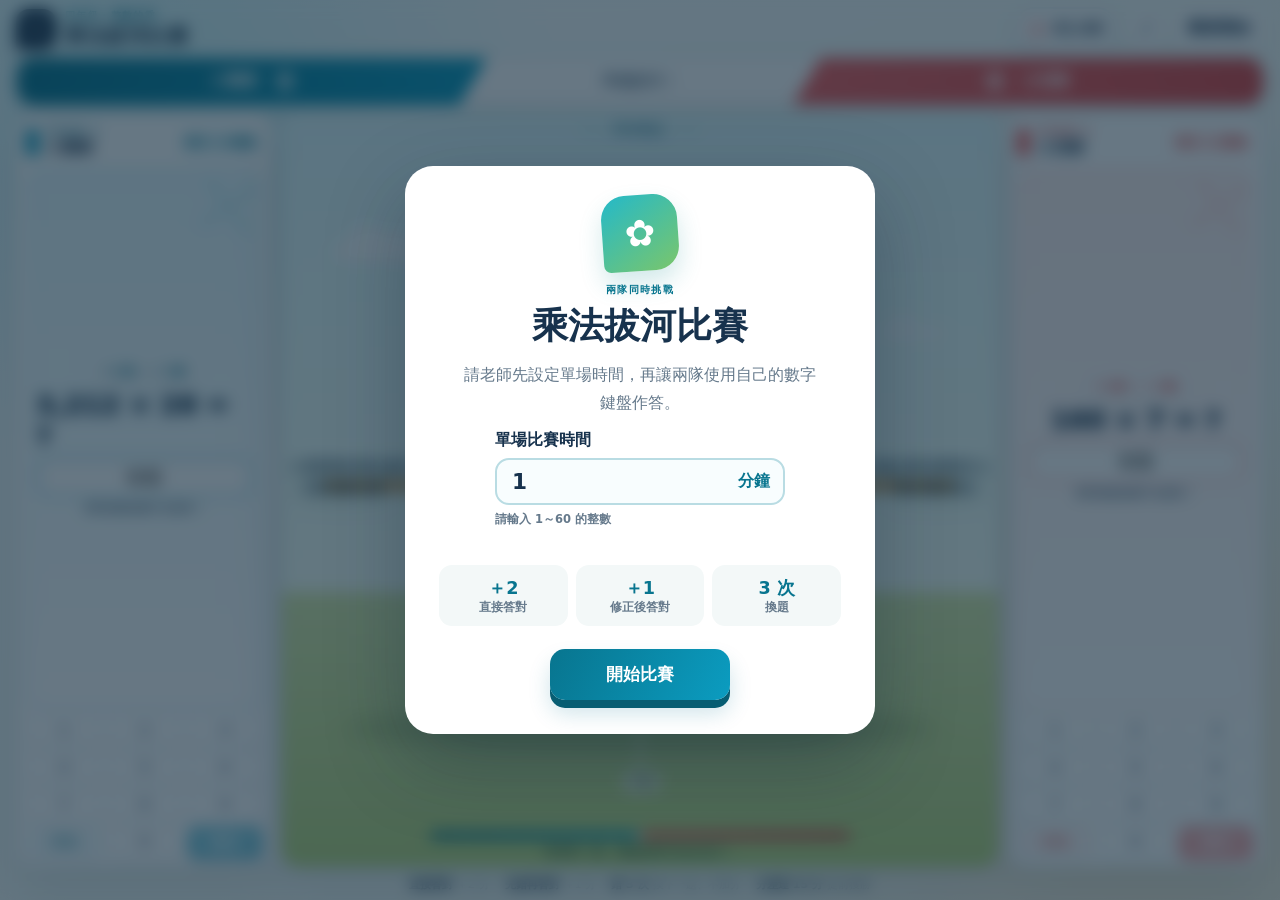
==== index.html @ 65dc9b17 "Add files via upload" ====
<!doctype html>
<html lang="zh-Hant">
<head>
  <meta charset="utf-8">
  <meta name="viewport" content="width=device-width, initial-scale=1">
  <meta name="description" content="乘法拔河比賽">
  <meta name="theme-color" content="#0b7285">
  <title>乘法拔河比賽</title>
  <link rel="icon" type="image/svg+xml" href="data:image/svg+xml,%3Csvg xmlns='http://www.w3.org/2000/svg' viewBox='0 0 64 64'%3E%3Crect width='64' height='64' rx='15' fill='%230b7285'/%3E%3Cpath d='M9 34h46' stroke='%23f5d97b' stroke-width='7' stroke-linecap='round'/%3E%3Cpath d='M32 20v28' stroke='%23ff6b6b' stroke-width='6'/%3E%3Ccircle cx='32' cy='20' r='7' fill='%23ff6b6b'/%3E%3C/svg%3E">
  <link rel="stylesheet" href="styles.css">
</head>
<body>
  <main class="game-shell">
    <header class="topbar">
      <div class="brand">
        <span class="brand-mark" aria-hidden="true">×</span>
        <div>
          <p class="eyebrow">四年級・整數的乘</p>
          <h1>乘法拔河比賽</h1>
        </div>
      </div>
      <div class="round-tools">
        <div class="timer" aria-label="剩餘時間">
          <span class="timer-icon" aria-hidden="true">◷</span>
          <span id="timer">01:00</span>
        </div>
        <button id="sound-toggle" class="icon-button" type="button" aria-label="關閉音效" aria-pressed="true">♪</button>
        <button id="restart-button" class="text-button" type="button">重新開始</button>
      </div>
    </header>

    <section class="score-strip" aria-label="比賽分數">
      <div class="score team-one-score"><span>小寶隊</span><strong id="score-0">0</strong></div>
      <div class="round-status" id="round-status" role="status" aria-live="polite">準備拔河！</div>
      <div class="score team-two-score"><strong id="score-1">0</strong><span>小貝隊</span></div>
    </section>

    <section class="play-grid">
      <article class="team-panel team-one" data-team="0">
        <div class="team-heading">
          <span class="team-dot"></span>
          <div><p>TEAM 1</p><h2>小寶隊</h2></div>
          <span class="attempt-badge" id="attempts-0">還有 3 次機會</span>
        </div>
        <div class="question-card">
          <span class="question-type" id="type-0">2 位數 × 1 位數</span>
          <p class="equation" id="question-0">24 × 3 = ?</p>
          <label class="answer-wrap" for="answer-0">
            <span class="sr-only">小寶隊答案</span>
            <input id="answer-0" inputmode="numeric" autocomplete="off" maxlength="7" placeholder="答案" readonly>
          </label>
          <p class="feedback" id="feedback-0" aria-live="polite">答對就能把繩子拉過來！</p>
        </div>
        <div class="keypad" aria-label="小寶隊數字鍵盤"></div>
      </article>

      <section class="arena" aria-label="花芽隊拔河比賽">
        <div class="sky-decor" aria-hidden="true"><span></span><span></span><span></span></div>
        <div class="arena-title"><span></span>即時戰況<span></span></div>
        <div class="tug-zone" id="tug-zone">
          <div class="ground-shadow"></div>
          <div class="center-line"><span>中線</span></div>
          <div class="tug-party" id="tug-party">
            <div class="characters left-team" aria-label="小寶隊兩位選手">
              <img id="player-0" class="walker" alt="小寶隊步行皮克敏">
              <img id="player-1" class="rider" alt="小寶隊騎著歐慶的皮克敏，由歐慶拉繩">
            </div>
            <div class="rope" aria-hidden="true">
              <span class="rope-knot knot-left"></span>
              <span class="center-flag"><b>×</b></span>
              <span class="rope-knot knot-right"></span>
            </div>
            <div class="characters right-team" aria-label="小貝隊兩位選手">
              <img id="player-2" class="walker" alt="小貝隊步行皮克敏">
              <img id="player-3" class="rider" alt="小貝隊騎著歐慶的皮克敏，由歐慶拉繩">
            </div>
          </div>
        </div>
        <div class="tug-meter" aria-hidden="true">
          <span class="meter-blue"></span><i></i><span class="meter-red"></span>
        </div>
        <p class="arena-hint">每答對一題，就能把對手拉向自己！</p>
      </section>

      <article class="team-panel team-two" data-team="1">
        <div class="team-heading">
          <span class="team-dot"></span>
          <div><p>TEAM 2</p><h2>小貝隊</h2></div>
          <span class="attempt-badge" id="attempts-1">還有 3 次機會</span>
        </div>
        <div class="question-card">
          <span class="question-type" id="type-1">3 位數 × 2 位數</span>
          <p class="equation" id="question-1">135 × 24 = ?</p>
          <label class="answer-wrap" for="answer-1">
            <span class="sr-only">小貝隊答案</span>
            <input id="answer-1" inputmode="numeric" autocomplete="off" maxlength="7" placeholder="答案" readonly>
          </label>
          <p class="feedback" id="feedback-1" aria-live="polite">答對就能把繩子拉過來！</p>
        </div>
        <div class="keypad" aria-label="小貝隊數字鍵盤"></div>
      </article>
    </section>

    <footer class="rules">
      <span><b>直接答對</b>＋2 分</span>
      <span><b>先錯再答對</b>＋1 分</span>
      <span><b>錯 3 次</b>換下一題、不加分</span>
      <span><b>分差達 15 分</b>提前獲勝</span>
    </footer>
  </main>

  <div class="modal-backdrop visible" id="start-modal" role="dialog" aria-modal="true" aria-labelledby="start-title">
    <div class="modal-card start-card">
      <div class="modal-sprout" aria-hidden="true">✿</div>
      <p class="eyebrow">兩隊同時挑戰</p>
      <h2 id="start-title">乘法拔河比賽</h2>
      <p>請老師先設定單場時間，再讓兩隊使用自己的數字鍵盤作答。</p>
      <label class="time-setting" for="round-minutes">
        <span>單場比賽時間</span>
        <span class="time-input-wrap"><input id="round-minutes" type="number" min="1" max="60" step="1" value="1" inputmode="numeric" aria-describedby="time-hint time-error"><b>分鐘</b></span>
        <small id="time-hint">請輸入 1～60 的整數</small>
        <small id="time-error" class="time-error" role="alert" aria-live="polite"></small>
      </label>
      <div class="mini-rules">
        <span><b>＋2</b>直接答對</span><span><b>＋1</b>修正後答對</span><span><b>3 次</b>換題</span>
      </div>
      <button id="start-button" class="primary-button" type="button">開始比賽</button>
    </div>
  </div>

  <div class="modal-backdrop" id="result-modal" role="dialog" aria-modal="true" aria-labelledby="result-title">
    <div class="modal-card result-card">
      <div class="trophy" aria-hidden="true">★</div>
      <p class="eyebrow">比賽結束</p>
      <h2 id="result-title">小寶隊獲勝！</h2>
      <p id="result-copy">精彩的乘法對決！</p>
      <div class="final-score"><strong id="final-score-0">0</strong><span>：</span><strong id="final-score-1">0</strong></div>
      <button id="play-again-button" class="primary-button" type="button">設定下一場</button>
    </div>
  </div>

  <script src="game.js"></script>
</body>
</html>
---- styles.css ----
:root {
  --ink: #17324d;
  --muted: #65798b;
  --blue: #0b9cc0;
  --blue-dark: #08758f;
  --blue-soft: #e6f8fc;
  --red: #f05f5f;
  --red-dark: #d94646;
  --red-soft: #fff0ef;
  --yellow: #ffd76a;
  --card: rgba(255,255,255,.94);
  --shadow: 0 18px 50px rgba(20, 54, 73, .13);
}

* { box-sizing: border-box; }

body {
  margin: 0;
  min-width: 320px;
  min-height: 100vh;
  color: var(--ink);
  font-family: "Noto Sans TC", "Microsoft JhengHei", system-ui, sans-serif;
  background:
    radial-gradient(circle at 12% 10%, rgba(75, 214, 229, .22), transparent 24rem),
    radial-gradient(circle at 90% 86%, rgba(255, 182, 96, .2), transparent 25rem),
    linear-gradient(145deg, #f5fdff 0%, #f8fbf2 100%);
}

button, input { font: inherit; }
button { -webkit-tap-highlight-color: transparent; }

.game-shell { width: min(1600px, 100%); min-height: 100vh; margin: 0 auto; padding: 18px clamp(14px, 2vw, 30px) 16px; display: flex; flex-direction: column; gap: 14px; }

.topbar { display: flex; align-items: center; justify-content: space-between; gap: 20px; }
.brand { display: flex; align-items: center; gap: 13px; }
.brand-mark { width: 52px; height: 52px; display: grid; place-items: center; color: #fff; background: var(--ink); border-radius: 17px 17px 17px 5px; box-shadow: 0 9px 18px rgba(23,50,77,.18); font: 900 2rem/1 Georgia, serif; }
.eyebrow { margin: 0 0 2px; color: var(--blue-dark); font-weight: 900; font-size: .76rem; letter-spacing: .14em; text-transform: uppercase; }
h1 { margin: 0; font-size: clamp(1.35rem, 2.1vw, 2rem); line-height: 1.15; letter-spacing: .03em; }
.round-tools { display: flex; align-items: center; gap: 9px; }
.timer { min-width: 112px; display: flex; align-items: center; justify-content: center; gap: 7px; padding: 10px 15px; border: 2px solid #d6e5ea; border-radius: 999px; background: #fff; font-weight: 900; font-variant-numeric: tabular-nums; font-size: 1.15rem; box-shadow: 0 5px 16px rgba(36,75,91,.08); }
.timer-icon { color: var(--red); font-size: 1.35rem; }
.timer.danger { color: var(--red-dark); border-color: #ffc4c0; animation: timer-pulse .7s infinite alternate; }
.icon-button, .text-button { border: 0; cursor: pointer; color: var(--ink); background: #fff; box-shadow: 0 5px 16px rgba(36,75,91,.08); }
.icon-button { width: 44px; height: 44px; border-radius: 50%; font-weight: 900; font-size: 1.2rem; }
.icon-button[aria-pressed="false"] { color: #91a2ad; }
.text-button { padding: 11px 16px; border-radius: 13px; font-weight: 800; }
.icon-button:hover, .text-button:hover { transform: translateY(-1px); }

.score-strip { display: grid; grid-template-columns: 1fr minmax(180px, .65fr) 1fr; align-items: center; overflow: hidden; background: #fff; border: 1px solid #dcebed; border-radius: 18px; box-shadow: 0 8px 24px rgba(31,70,89,.08); }
.score { min-height: 60px; display: flex; align-items: center; justify-content: center; gap: 18px; color: #fff; font-weight: 900; }
.score strong { font-size: 2rem; line-height: 1; font-variant-numeric: tabular-nums; }
.team-one-score { background: linear-gradient(115deg, var(--blue-dark), var(--blue)); clip-path: polygon(0 0, 100% 0, 94% 100%, 0 100%); }
.team-two-score { background: linear-gradient(245deg, var(--red-dark), var(--red)); clip-path: polygon(6% 0, 100% 0, 100% 100%, 0 100%); }
.round-status { padding: 0 10px; text-align: center; color: var(--muted); font-weight: 800; font-size: .92rem; }

.play-grid { flex: 1; min-height: 600px; display: grid; grid-template-columns: minmax(255px, .83fr) minmax(420px, 1.65fr) minmax(255px, .83fr); gap: 14px; }
.team-panel, .arena { border: 1px solid rgba(205,225,230,.86); border-radius: 24px; background: var(--card); box-shadow: var(--shadow); }
.team-panel { padding: 18px; display: flex; flex-direction: column; gap: 13px; }
.team-one { --team: var(--blue); --team-dark: var(--blue-dark); --team-soft: var(--blue-soft); }
.team-two { --team: var(--red); --team-dark: var(--red-dark); --team-soft: var(--red-soft); }
.team-heading { min-height: 53px; display: grid; grid-template-columns: auto 1fr auto; align-items: center; gap: 10px; }
.team-heading p, .team-heading h2 { margin: 0; }
.team-heading p { color: var(--team-dark); font-size: .68rem; letter-spacing: .14em; font-weight: 900; }
.team-heading h2 { font-size: 1.16rem; }
.team-dot { width: 13px; height: 34px; border-radius: 999px; background: var(--team); }
.attempt-badge { padding: 7px 9px; border-radius: 999px; color: var(--team-dark); background: var(--team-soft); font-size: .7rem; font-weight: 900; white-space: nowrap; }

.question-card { flex: 1; min-height: 225px; padding: 20px 14px 14px; display: flex; flex-direction: column; align-items: center; justify-content: center; border-radius: 20px; background: linear-gradient(180deg, var(--team-soft), #fff); border: 2px solid color-mix(in srgb, var(--team) 18%, white); position: relative; overflow: hidden; }
.question-card::after { content: "×"; position: absolute; right: -4px; top: -27px; color: color-mix(in srgb, var(--team) 10%, transparent); font: 900 8rem/1 Georgia,serif; transform: rotate(9deg); pointer-events: none; }
.question-type { position: relative; z-index: 1; padding: 5px 10px; color: var(--team-dark); background: #fff; border-radius: 8px; font-size: .72rem; font-weight: 900; letter-spacing: .03em; box-shadow: 0 4px 14px rgba(31,70,89,.07); }
.equation { position: relative; z-index: 1; margin: 13px 0 11px; font-size: clamp(1.7rem, 2.5vw, 2.35rem); line-height: 1.2; font-weight: 950; letter-spacing: .02em; font-variant-numeric: tabular-nums; }
.answer-wrap { position: relative; z-index: 1; width: min(215px, 100%); }
.answer-wrap input { width: 100%; height: 50px; padding: 5px 14px; text-align: center; color: var(--ink); border: 2px solid color-mix(in srgb, var(--team) 50%, white); border-radius: 13px; outline: none; background: #fff; font-size: 1.35rem; font-weight: 900; font-variant-numeric: tabular-nums; caret-color: transparent; box-shadow: inset 0 2px 5px rgba(20,50,70,.05); }
.answer-wrap input:focus { border-color: var(--team); box-shadow: 0 0 0 4px color-mix(in srgb, var(--team) 15%, transparent); }
.feedback { position: relative; z-index: 1; min-height: 21px; margin: 10px 0 0; text-align: center; color: var(--muted); font-size: .78rem; font-weight: 800; }
.feedback.good { color: #17844a; }
.feedback.bad { color: #d24444; }

.keypad { display: grid; grid-template-columns: repeat(3, 1fr); gap: 8px; }
.key { min-height: 43px; border: 1px solid #dce7ea; border-radius: 12px; cursor: pointer; color: var(--ink); background: #fff; font-weight: 900; font-size: 1.05rem; box-shadow: 0 3px 0 #d8e4e7; transition: transform .08s, box-shadow .08s, background .15s; touch-action: manipulation; }
.key:hover { background: var(--team-soft); }
.key:active { transform: translateY(2px); box-shadow: 0 1px 0 #d8e4e7; }
.key.action { color: #fff; border-color: transparent; background: var(--team); box-shadow: 0 3px 0 var(--team-dark); }
.key.clear { color: var(--team-dark); background: var(--team-soft); }
.key:disabled { cursor: not-allowed; opacity: .5; }

.arena { position: relative; isolation: isolate; overflow: hidden; min-height: 500px; display: flex; flex-direction: column; align-items: center; padding: 18px 12px 13px; background: linear-gradient(180deg, #dff8fb 0%, #f4fff6 63%, #d7eaa9 64%, #b8d77e 100%); }
.arena::before { content: ""; position: absolute; inset: auto -15% -15% -15%; height: 38%; z-index: -1; opacity: .35; background-image: radial-gradient(circle, #6f9d3c 1.4px, transparent 1.5px); background-size: 18px 18px; transform: rotate(-2deg); }
.sky-decor span { position: absolute; border-radius: 999px; background: rgba(255,255,255,.72); filter: blur(.3px); }
.sky-decor span::after, .sky-decor span::before { content: ""; position: absolute; border-radius: inherit; background: inherit; }
.sky-decor span:nth-child(1) { width: 90px; height: 20px; left: 7%; top: 17%; }
.sky-decor span:nth-child(1)::before { width: 38px; height: 38px; left: 14px; bottom: 0; }.sky-decor span:nth-child(1)::after { width: 48px; height: 31px; right: 7px; bottom: 0; }
.sky-decor span:nth-child(2) { width: 70px; height: 16px; right: 7%; top: 28%; opacity: .65; }
.sky-decor span:nth-child(2)::before { width: 30px; height: 28px; left: 10px; bottom: 0; }
.arena-title { display: flex; align-items: center; gap: 8px; color: #38829a; font-size: .72rem; font-weight: 900; letter-spacing: .13em; text-transform: uppercase; }
.arena-title span { width: 26px; height: 1px; background: #71b8c6; }
.tug-zone { width: 100%; flex: 1; min-height: 380px; position: relative; display: grid; place-items: center; overflow: hidden; }
.ground-shadow { position: absolute; left: 8%; right: 8%; bottom: 12%; height: 42px; border-radius: 50%; background: rgba(55,80,28,.18); filter: blur(8px); }
.center-line { position: absolute; top: 13%; bottom: 9%; left: 50%; border-left: 3px dashed rgba(255,255,255,.9); transform: translateX(-50%); }
.center-line span { position: absolute; left: 50%; bottom: -2px; transform: translate(-50%, 100%); padding: 3px 7px; border-radius: 7px; color: #52733c; background: rgba(255,255,255,.75); font-size: .66rem; font-weight: 900; white-space: nowrap; }
.tug-party { --rope-level: 154px; width: min(900px, 105%); height: 330px; display: grid; grid-template-columns: 1fr minmax(130px, .65fr) 1fr; align-items: stretch; position: relative; transition: transform .48s cubic-bezier(.2,.8,.2,1); will-change: transform; }
.characters { height: 330px; position: relative; z-index: 2; }
.characters img { position: absolute; bottom: 0; width: auto; object-fit: contain; filter: var(--player-filter, none) drop-shadow(0 12px 8px rgba(42,74,46,.22)); transform: translateY(var(--hand-shift, 0px)); transform-origin: center center; }
.characters .walker { z-index: 3; max-width: 46%; max-height: 255px; }
.characters .rider { z-index: 2; max-width: 76%; max-height: 255px; filter: drop-shadow(0 12px 8px rgba(42,74,46,.22)); }
.left-team .walker { right: -7%; }
.left-team .rider { right: 27%; }
.right-team .walker { left: -7%; transform: scaleX(-1) translateY(var(--hand-shift, 0px)); }
.right-team .rider { left: 27%; transform: scaleX(-1) translateY(var(--hand-shift, 0px)); }
.rope { height: 10px; align-self: start; z-index: 1; position: relative; margin-top: var(--rope-level); border-radius: 999px; background: repeating-linear-gradient(115deg, #a86e31 0 8px, #e7b864 8px 15px); box-shadow: 0 3px 0 rgba(86,51,24,.2), inset 0 2px rgba(255,255,255,.35); pointer-events: none; }
.rope::before, .rope::after { content: ""; position: absolute; top: 0; width: 130%; height: 100%; background: inherit; box-shadow: inherit; z-index: -1; }
.rope::before { right: 95%; }.rope::after { left: 95%; }
.rope-knot { position: absolute; top: 50%; width: 19px; height: 19px; z-index: 5; border-radius: 50%; border: 3px solid #fff; transform: translateY(-50%); box-shadow: 0 2px 5px rgba(23,50,77,.28); }
.knot-left { left: -5px; background: var(--blue); }.knot-right { right: -5px; background: var(--red); }
.center-flag { position: absolute; left: 50%; top: 3px; width: 46px; height: 64px; transform: translateX(-50%); clip-path: polygon(0 0,100% 0,100% 78%,50% 100%,0 78%); display: grid; place-items: center; color: #fff; background: var(--yellow); border-radius: 4px; box-shadow: 0 8px 12px rgba(71,59,22,.13); }
.center-flag::before { content: ""; position: absolute; inset: 5px; background: var(--red); clip-path: inherit; border-radius: 3px; }
.center-flag b { position: relative; z-index: 1; font: 900 1.4rem/1 Georgia,serif; }
.tug-meter { width: min(420px, 72%); height: 7px; display: grid; grid-template-columns: 1fr auto 1fr; overflow: hidden; border-radius: 999px; background: rgba(255,255,255,.8); box-shadow: 0 2px 8px rgba(37,70,43,.12); }
.meter-blue { background: linear-gradient(90deg, var(--blue-dark), var(--blue)); }.meter-red { background: linear-gradient(90deg, var(--red), var(--red-dark)); }.tug-meter i { width: 4px; background: #fff; }
.arena-hint { margin: 9px 0 0; color: #4d714c; font-size: .77rem; font-weight: 800; }
.arena.celebrate .tug-party { animation: party-bounce .55s ease; }

.rules { display: flex; align-items: center; justify-content: center; flex-wrap: wrap; gap: 9px 20px; color: var(--muted); font-size: .78rem; }
.rules span { display: inline-flex; align-items: center; gap: 4px; }.rules b { color: var(--ink); }

.modal-backdrop { position: fixed; inset: 0; z-index: 20; display: none; place-items: center; padding: 18px; background: rgba(11,36,56,.62); backdrop-filter: blur(8px); }
.modal-backdrop.visible { display: grid; animation: fade-in .2s ease; }
.modal-card { width: min(470px, 100%); padding: 34px; text-align: center; border-radius: 28px; background: #fff; box-shadow: 0 28px 80px rgba(5,30,49,.3); }
.modal-card h2 { margin: 5px 0 10px; font-size: clamp(1.65rem, 4vw, 2.25rem); }.modal-card > p:not(.eyebrow) { margin: 0 auto 22px; max-width: 35ch; color: var(--muted); line-height: 1.7; }
.modal-sprout, .trophy { width: 76px; height: 76px; margin: -5px auto 12px; display: grid; place-items: center; border-radius: 24px 24px 24px 7px; color: #fff; background: linear-gradient(145deg, #24b9c9, #7ac66b); font-size: 2.3rem; transform: rotate(-4deg); box-shadow: 0 12px 24px rgba(30,145,148,.2); }
.trophy { color: #fff5bf; background: linear-gradient(145deg,#ffad43,#f05f5f); }
.mini-rules { display: grid; grid-template-columns: repeat(3,1fr); gap: 8px; margin: 0 0 23px; }.mini-rules span { padding: 11px 5px; border-radius: 13px; color: var(--muted); background: #f3f8f8; font-size: .72rem; font-weight: 800; }.mini-rules b { display: block; color: var(--blue-dark); font-size: 1.1rem; }
.time-setting { width: min(290px, 100%); margin: -8px auto 18px; display: grid; gap: 7px; text-align: left; color: var(--ink); font-weight: 900; }
.time-input-wrap { display: grid; grid-template-columns: 1fr auto; align-items: center; gap: 10px; padding: 8px 13px; border: 2px solid #b9dce3; border-radius: 14px; background: #f8fdfe; }
.time-input-wrap:focus-within { border-color: var(--blue); box-shadow: 0 0 0 4px rgba(11,156,192,.12); }
.time-input-wrap input { min-width: 0; width: 100%; border: 0; outline: 0; color: var(--ink); background: transparent; font-size: 1.35rem; font-weight: 900; }
.time-input-wrap b { color: var(--blue-dark); }
.time-setting small { color: var(--muted); font-size: .72rem; font-weight: 700; }
.time-setting .time-error { min-height: 1.1em; color: var(--red-dark); }
.primary-button { min-width: 180px; border: 0; border-radius: 15px; padding: 14px 22px; cursor: pointer; color: #fff; background: linear-gradient(115deg, var(--blue-dark), var(--blue)); box-shadow: 0 8px 0 #075d72, 0 13px 22px rgba(8,117,143,.2); font-weight: 900; font-size: 1.05rem; }.primary-button:active { transform: translateY(5px); box-shadow: 0 3px 0 #075d72; }
.final-score { display: flex; justify-content: center; align-items: center; gap: 16px; margin: -6px 0 25px; }.final-score strong { font-size: 3.2rem; font-variant-numeric: tabular-nums; }.final-score strong:first-child { color: var(--blue); }.final-score strong:last-child { color: var(--red); }.final-score span { color: #a1b0b9; font-size: 2rem; }
.sr-only { position: absolute; width: 1px; height: 1px; padding: 0; margin: -1px; overflow: hidden; clip: rect(0,0,0,0); white-space: nowrap; border: 0; }

@keyframes party-bounce { 0%,100% { translate: 0 0; } 45% { translate: 0 -12px; } }
@keyframes fade-in { from { opacity: 0; } to { opacity: 1; } }
@keyframes timer-pulse { to { transform: scale(1.04); background: #fff4f2; } }

@media (max-width: 1050px) {
  .play-grid { grid-template-columns: 1fr 1fr; min-height: auto; }
  .arena { grid-column: 1 / -1; grid-row: 1; min-height: 460px; }
  .team-panel { min-height: 540px; }
  .tug-party { max-width: 820px; }
}

@media (min-width: 1051px) and (max-height: 950px) {
  body { overflow: hidden; }
  .game-shell { width: min(1720px, 100%); height: 100svh; min-height: 0; padding: 7px 16px 6px; gap: 7px; overflow: hidden; }
  .topbar { min-height: 42px; }
  .brand { gap: 9px; }
  .brand-mark { width: 40px; height: 40px; border-radius: 13px 13px 13px 4px; font-size: 1.5rem; }
  .eyebrow { font-size: .63rem; }
  h1 { font-size: 1.28rem; }
  .timer { min-width: 96px; padding: 7px 12px; font-size: 1rem; }
  .icon-button { width: 38px; height: 38px; }
  .text-button { padding: 9px 13px; }
  .score { min-height: 47px; }
  .score strong { font-size: 1.6rem; }
  .play-grid { min-height: 0; grid-template-columns: minmax(220px, .68fr) minmax(560px, 1.9fr) minmax(220px, .68fr); gap: 8px; }
  .team-panel { min-height: 0; padding: 9px; gap: 6px; border-radius: 19px; overflow: hidden; }
  .team-heading { min-height: 38px; gap: 7px; }
  .team-heading h2 { font-size: 1rem; }
  .team-dot { height: 29px; }
  .attempt-badge { padding: 5px 7px; }
  .question-card { min-height: 0; padding: 9px 8px 6px; border-radius: 16px; }
  .question-type { padding: 4px 8px; font-size: .66rem; }
  .equation { margin: 7px 0 6px; font-size: clamp(1.45rem, 2vw, 1.9rem); }
  .answer-wrap input { height: 40px; font-size: 1.15rem; }
  .feedback { min-height: 17px; margin-top: 4px; font-size: .7rem; }
  .keypad { gap: 5px; }
  .key { min-height: 32px; border-radius: 9px; font-size: .95rem; }
  .arena { min-height: 0; padding: 9px 8px 6px; border-radius: 19px; }
  .tug-zone { min-height: 0; }
  .tug-party { --rope-level: clamp(122px, 20vh, 150px); height: clamp(245px, 41vh, 310px); }
  .characters { height: 100%; }
  .characters .walker, .characters .rider { max-height: min(235px, 34vh); }
  .arena-hint { margin-top: 5px; }
  .rules { min-height: 19px; gap: 4px 15px; font-size: .7rem; }
}

@media (max-width: 680px) {
  .game-shell { padding: 12px 10px; }
  .topbar { align-items: flex-start; }.brand-mark { width: 44px; height: 44px; border-radius: 14px 14px 14px 5px; }.eyebrow { font-size: .65rem; } h1 { font-size: 1.2rem; }
  .round-tools { gap: 5px; }.timer { min-width: 88px; padding: 8px 10px; font-size: 1rem; }.icon-button { width: 39px; height: 39px; }.text-button { display: none; }
  .score-strip { grid-template-columns: 1fr 1fr; }.round-status { order: 3; grid-column: 1 / -1; padding: 6px; font-size: .75rem; }.score { min-height: 52px; gap: 10px; }.score strong { font-size: 1.6rem; }.team-one-score,.team-two-score { clip-path: none; }
  .play-grid { grid-template-columns: 1fr; }.arena { grid-column: auto; min-height: 390px; padding-inline: 5px; }.team-panel { min-height: auto; padding: 14px; }.team-two { grid-row: 3; }
  .tug-zone { min-height: 305px; }.tug-party { --rope-level: 132px; height: 275px; grid-template-columns: 1fr minmax(72px,.55fr) 1fr; }.characters { height: 275px; }.characters .walker { max-width: 50%; max-height: 205px; }.characters .rider { max-width: 82%; max-height: 205px; }.left-team .walker { right: -10%; }.left-team .rider { right: 22%; }.right-team .walker { left: -10%; }.right-team .rider { left: 22%; }.rope { margin-top: var(--rope-level); }.center-flag { width: 37px; height: 53px; }
  .arena-hint { font-size: .7rem; }.question-card { min-height: 210px; }.key { min-height: 48px; }
  .rules { padding: 2px 12px; gap: 5px 12px; justify-content: flex-start; }
  .modal-card { padding: 28px 18px; }.mini-rules { gap: 5px; }
}

@media (prefers-reduced-motion: reduce) {
  *, *::before, *::after { animation-duration: .01ms !important; animation-iteration-count: 1 !important; transition-duration: .01ms !important; }
}
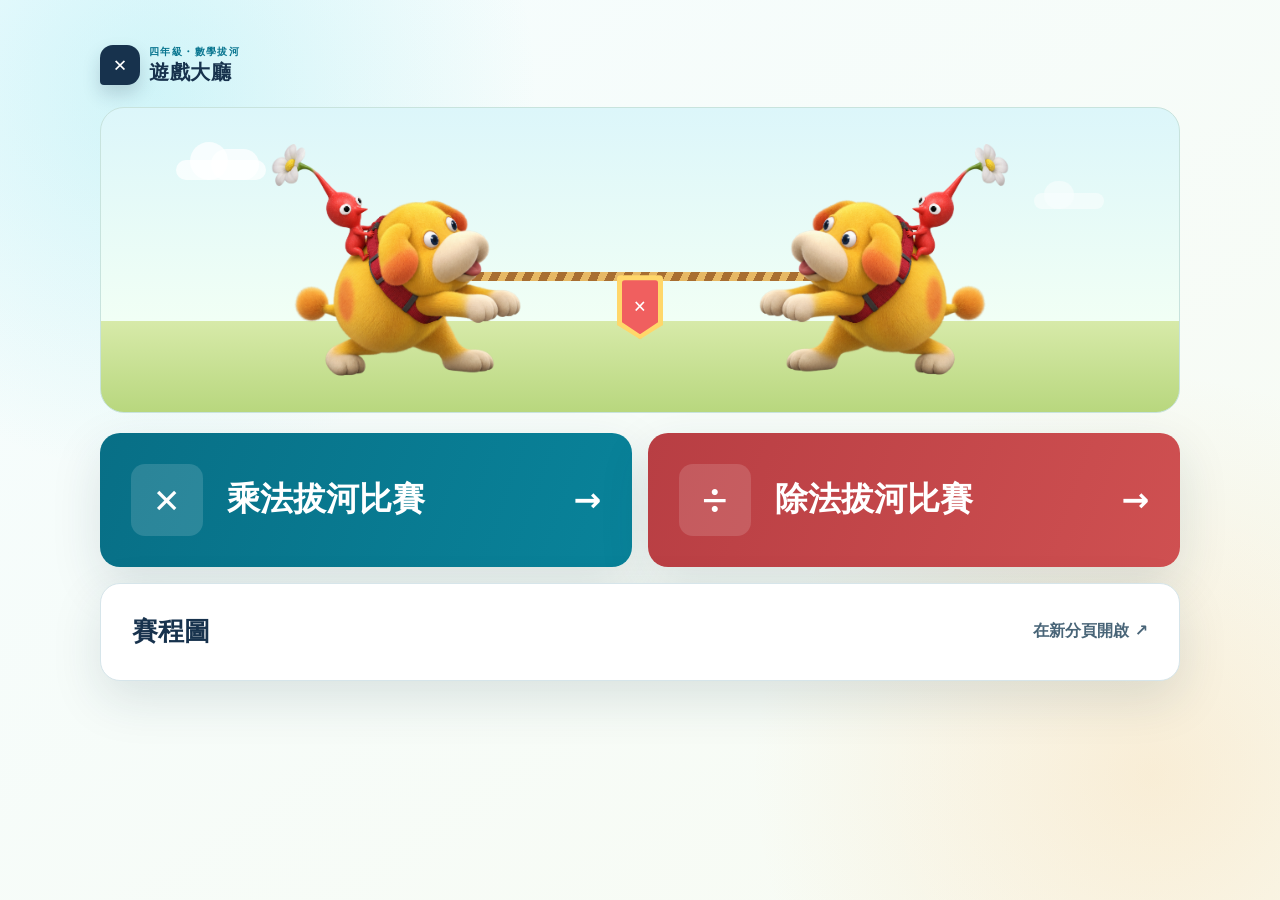
==== commit 1525c1c3: "" ====
--- a/index.html
+++ b/index.html
@@ -3,142 +3,27 @@
 <head>
   <meta charset="utf-8">
   <meta name="viewport" content="width=device-width, initial-scale=1">
-  <meta name="description" content="乘法拔河比賽">
-  <meta name="theme-color" content="#0b7285">
-  <title>乘法拔河比賽</title>
-  <link rel="icon" type="image/svg+xml" href="data:image/svg+xml,%3Csvg xmlns='http://www.w3.org/2000/svg' viewBox='0 0 64 64'%3E%3Crect width='64' height='64' rx='15' fill='%230b7285'/%3E%3Cpath d='M9 34h46' stroke='%23f5d97b' stroke-width='7' stroke-linecap='round'/%3E%3Cpath d='M32 20v28' stroke='%23ff6b6b' stroke-width='6'/%3E%3Ccircle cx='32' cy='20' r='7' fill='%23ff6b6b'/%3E%3C/svg%3E">
-  <link rel="stylesheet" href="styles.css">
+  <title>數學拔河・遊戲大廳</title>
+  <link rel="stylesheet" href="multiplication tug of war/styles.css">
+  <link rel="stylesheet" href="lobby.css">
 </head>
 <body>
-  <main class="game-shell">
-    <header class="topbar">
-      <div class="brand">
-        <span class="brand-mark" aria-hidden="true">×</span>
-        <div>
-          <p class="eyebrow">四年級・整數的乘</p>
-          <h1>乘法拔河比賽</h1>
-        </div>
-      </div>
-      <div class="round-tools">
-        <div class="timer" aria-label="剩餘時間">
-          <span class="timer-icon" aria-hidden="true">◷</span>
-          <span id="timer">01:00</span>
-        </div>
-        <button id="sound-toggle" class="icon-button" type="button" aria-label="關閉音效" aria-pressed="true">♪</button>
-        <button id="restart-button" class="text-button" type="button">重新開始</button>
-      </div>
+  <main class="lobby">
+    <header class="brand">
+      <span class="brand-mark" aria-hidden="true">×</span>
+      <div><p class="eyebrow">四年級・數學拔河</p><h1>遊戲大廳</h1></div>
     </header>
-
-    <section class="score-strip" aria-label="比賽分數">
-      <div class="score team-one-score"><span>小寶隊</span><strong id="score-0">0</strong></div>
-      <div class="round-status" id="round-status" role="status" aria-live="polite">準備拔河！</div>
-      <div class="score team-two-score"><strong id="score-1">0</strong><span>小貝隊</span></div>
-    </section>
-
-    <section class="play-grid">
-      <article class="team-panel team-one" data-team="0">
-        <div class="team-heading">
-          <span class="team-dot"></span>
-          <div><p>TEAM 1</p><h2>小寶隊</h2></div>
-          <span class="attempt-badge" id="attempts-0">還有 3 次機會</span>
-        </div>
-        <div class="question-card">
-          <span class="question-type" id="type-0">2 位數 × 1 位數</span>
-          <p class="equation" id="question-0">24 × 3 = ?</p>
-          <label class="answer-wrap" for="answer-0">
-            <span class="sr-only">小寶隊答案</span>
-            <input id="answer-0" inputmode="numeric" autocomplete="off" maxlength="7" placeholder="答案" readonly>
-          </label>
-          <p class="feedback" id="feedback-0" aria-live="polite">答對就能把繩子拉過來！</p>
-        </div>
-        <div class="keypad" aria-label="小寶隊數字鍵盤"></div>
-      </article>
-
-      <section class="arena" aria-label="花芽隊拔河比賽">
-        <div class="sky-decor" aria-hidden="true"><span></span><span></span><span></span></div>
-        <div class="arena-title"><span></span>即時戰況<span></span></div>
-        <div class="tug-zone" id="tug-zone">
-          <div class="ground-shadow"></div>
-          <div class="center-line"><span>中線</span></div>
-          <div class="tug-party" id="tug-party">
-            <div class="characters left-team" aria-label="小寶隊兩位選手">
-              <img id="player-0" class="walker" alt="小寶隊步行皮克敏">
-              <img id="player-1" class="rider" alt="小寶隊騎著歐慶的皮克敏，由歐慶拉繩">
-            </div>
-            <div class="rope" aria-hidden="true">
-              <span class="rope-knot knot-left"></span>
-              <span class="center-flag"><b>×</b></span>
-              <span class="rope-knot knot-right"></span>
-            </div>
-            <div class="characters right-team" aria-label="小貝隊兩位選手">
-              <img id="player-2" class="walker" alt="小貝隊步行皮克敏">
-              <img id="player-3" class="rider" alt="小貝隊騎著歐慶的皮克敏，由歐慶拉繩">
-            </div>
-          </div>
-        </div>
-        <div class="tug-meter" aria-hidden="true">
-          <span class="meter-blue"></span><i></i><span class="meter-red"></span>
-        </div>
-        <p class="arena-hint">每答對一題，就能把對手拉向自己！</p>
-      </section>
-
-      <article class="team-panel team-two" data-team="1">
-        <div class="team-heading">
-          <span class="team-dot"></span>
-          <div><p>TEAM 2</p><h2>小貝隊</h2></div>
-          <span class="attempt-badge" id="attempts-1">還有 3 次機會</span>
-        </div>
-        <div class="question-card">
-          <span class="question-type" id="type-1">3 位數 × 2 位數</span>
-          <p class="equation" id="question-1">135 × 24 = ?</p>
-          <label class="answer-wrap" for="answer-1">
-            <span class="sr-only">小貝隊答案</span>
-            <input id="answer-1" inputmode="numeric" autocomplete="off" maxlength="7" placeholder="答案" readonly>
-          </label>
-          <p class="feedback" id="feedback-1" aria-live="polite">答對就能把繩子拉過來！</p>
-        </div>
-        <div class="keypad" aria-label="小貝隊數字鍵盤"></div>
-      </article>
-    </section>
-
-    <footer class="rules">
-      <span><b>直接答對</b>＋2 分</span>
-      <span><b>先錯再答對</b>＋1 分</span>
-      <span><b>錯 3 次</b>換下一題、不加分</span>
-      <span><b>分差達 15 分</b>提前獲勝</span>
-    </footer>
+    <div class="field" aria-hidden="true">
+      <div class="sky-decor"><span></span><span></span></div>
+      <div class="line"><span class="center-flag"><b>×</b></span></div>
+      <img class="left" src="multiplication tug of war/assets/pikmin-oatchi-puller.png" alt="">
+      <img class="right" src="multiplication tug of war/assets/pikmin-oatchi-puller.png" alt="">
+    </div>
+    <nav aria-label="選擇比賽或查看賽程">
+      <a class="match multiply" href="multiplication tug of war/index.html"><i aria-hidden="true">×</i>乘法拔河比賽<span aria-hidden="true">→</span></a>
+      <a class="match divide" href="division tug of war/index.html"><i aria-hidden="true">÷</i>除法拔河比賽<span aria-hidden="true">→</span></a>
+      <a class="schedule" href="bracket/index.html" target="_blank" rel="noopener"><strong>賽程圖</strong><small>在新分頁開啟 ↗</small></a>
+    </nav>
   </main>
-
-  <div class="modal-backdrop visible" id="start-modal" role="dialog" aria-modal="true" aria-labelledby="start-title">
-    <div class="modal-card start-card">
-      <div class="modal-sprout" aria-hidden="true">✿</div>
-      <p class="eyebrow">兩隊同時挑戰</p>
-      <h2 id="start-title">乘法拔河比賽</h2>
-      <p>請老師先設定單場時間，再讓兩隊使用自己的數字鍵盤作答。</p>
-      <label class="time-setting" for="round-minutes">
-        <span>單場比賽時間</span>
-        <span class="time-input-wrap"><input id="round-minutes" type="number" min="1" max="60" step="1" value="1" inputmode="numeric" aria-describedby="time-hint time-error"><b>分鐘</b></span>
-        <small id="time-hint">請輸入 1～60 的整數</small>
-        <small id="time-error" class="time-error" role="alert" aria-live="polite"></small>
-      </label>
-      <div class="mini-rules">
-        <span><b>＋2</b>直接答對</span><span><b>＋1</b>修正後答對</span><span><b>3 次</b>換題</span>
-      </div>
-      <button id="start-button" class="primary-button" type="button">開始比賽</button>
-    </div>
-  </div>
-
-  <div class="modal-backdrop" id="result-modal" role="dialog" aria-modal="true" aria-labelledby="result-title">
-    <div class="modal-card result-card">
-      <div class="trophy" aria-hidden="true">★</div>
-      <p class="eyebrow">比賽結束</p>
-      <h2 id="result-title">小寶隊獲勝！</h2>
-      <p id="result-copy">精彩的乘法對決！</p>
-      <div class="final-score"><strong id="final-score-0">0</strong><span>：</span><strong id="final-score-1">0</strong></div>
-      <button id="play-again-button" class="primary-button" type="button">設定下一場</button>
-    </div>
-  </div>
-
-  <script src="game.js"></script>
 </body>
 </html>
--- a/multiplication tug of war/styles.css
+++ b/multiplication tug of war/styles.css
@@ -0,0 +1,204 @@
+:root {
+  --ink: #17324d;
+  --muted: #65798b;
+  --blue: #0b9cc0;
+  --blue-dark: #08758f;
+  --blue-soft: #e6f8fc;
+  --red: #f05f5f;
+  --red-dark: #d94646;
+  --red-soft: #fff0ef;
+  --yellow: #ffd76a;
+  --card: rgba(255,255,255,.94);
+  --shadow: 0 18px 50px rgba(20, 54, 73, .13);
+}
+
+* { box-sizing: border-box; }
+
+body {
+  margin: 0;
+  min-width: 320px;
+  min-height: 100vh;
+  color: var(--ink);
+  font-family: "Noto Sans TC", "Microsoft JhengHei", system-ui, sans-serif;
+  background:
+    radial-gradient(circle at 12% 10%, rgba(75, 214, 229, .22), transparent 24rem),
+    radial-gradient(circle at 90% 86%, rgba(255, 182, 96, .2), transparent 25rem),
+    linear-gradient(145deg, #f5fdff 0%, #f8fbf2 100%);
+}
+
+button, input { font: inherit; }
+button { -webkit-tap-highlight-color: transparent; }
+
+.game-shell { width: min(1600px, 100%); min-height: 100vh; margin: 0 auto; padding: 18px clamp(14px, 2vw, 30px) 16px; display: flex; flex-direction: column; gap: 14px; }
+
+.topbar { display: flex; align-items: center; justify-content: space-between; gap: 20px; }
+.brand { display: flex; align-items: center; gap: 13px; }
+.brand-mark { width: 52px; height: 52px; display: grid; place-items: center; color: #fff; background: var(--ink); border-radius: 17px 17px 17px 5px; box-shadow: 0 9px 18px rgba(23,50,77,.18); font: 900 2rem/1 Georgia, serif; }
+.eyebrow { margin: 0 0 2px; color: var(--blue-dark); font-weight: 900; font-size: .76rem; letter-spacing: .14em; text-transform: uppercase; }
+h1 { margin: 0; font-size: clamp(1.35rem, 2.1vw, 2rem); line-height: 1.15; letter-spacing: .03em; }
+.round-tools { display: flex; align-items: center; gap: 9px; }
+.timer { min-width: 112px; display: flex; align-items: center; justify-content: center; gap: 7px; padding: 10px 15px; border: 2px solid #d6e5ea; border-radius: 999px; background: #fff; font-weight: 900; font-variant-numeric: tabular-nums; font-size: 1.15rem; box-shadow: 0 5px 16px rgba(36,75,91,.08); }
+.timer-icon { color: var(--red); font-size: 1.35rem; }
+.timer.danger { color: var(--red-dark); border-color: #ffc4c0; animation: timer-pulse .7s infinite alternate; }
+.icon-button, .text-button { border: 0; cursor: pointer; color: var(--ink); background: #fff; box-shadow: 0 5px 16px rgba(36,75,91,.08); }
+.icon-button { width: 44px; height: 44px; border-radius: 50%; font-weight: 900; font-size: 1.2rem; }
+.icon-button[aria-pressed="false"] { color: #91a2ad; }
+.text-button { padding: 11px 16px; border-radius: 13px; font-weight: 800; }
+.icon-button:hover, .text-button:hover { transform: translateY(-1px); }
+
+.score-strip { display: grid; grid-template-columns: 1fr minmax(180px, .65fr) 1fr; align-items: center; overflow: hidden; background: #fff; border: 1px solid #dcebed; border-radius: 18px; box-shadow: 0 8px 24px rgba(31,70,89,.08); }
+.score { min-height: 60px; display: flex; align-items: center; justify-content: center; gap: 18px; color: #fff; font-weight: 900; }
+.score strong { font-size: 2rem; line-height: 1; font-variant-numeric: tabular-nums; }
+.team-one-score { background: linear-gradient(115deg, var(--blue-dark), var(--blue)); clip-path: polygon(0 0, 100% 0, 94% 100%, 0 100%); }
+.team-two-score { background: linear-gradient(245deg, var(--red-dark), var(--red)); clip-path: polygon(6% 0, 100% 0, 100% 100%, 0 100%); }
+.round-status { padding: 0 10px; text-align: center; color: var(--muted); font-weight: 800; font-size: .92rem; }
+
+.play-grid { flex: 1; min-height: 600px; display: grid; grid-template-columns: minmax(255px, .83fr) minmax(420px, 1.65fr) minmax(255px, .83fr); gap: 14px; }
+.team-panel, .arena { border: 1px solid rgba(205,225,230,.86); border-radius: 24px; background: var(--card); box-shadow: var(--shadow); }
+.team-panel { padding: 18px; display: flex; flex-direction: column; gap: 13px; }
+.team-one { --team: var(--blue); --team-dark: var(--blue-dark); --team-soft: var(--blue-soft); }
+.team-two { --team: var(--red); --team-dark: var(--red-dark); --team-soft: var(--red-soft); }
+.team-heading { min-height: 53px; display: grid; grid-template-columns: auto 1fr auto; align-items: center; gap: 10px; }
+.team-heading p, .team-heading h2 { margin: 0; }
+.team-heading p { color: var(--team-dark); font-size: .68rem; letter-spacing: .14em; font-weight: 900; }
+.team-heading h2 { font-size: 1.16rem; }
+.team-dot { width: 13px; height: 34px; border-radius: 999px; background: var(--team); }
+.attempt-badge { padding: 7px 9px; border-radius: 999px; color: var(--team-dark); background: var(--team-soft); font-size: .7rem; font-weight: 900; white-space: nowrap; }
+
+.question-card { flex: 1; min-height: 225px; padding: 20px 14px 14px; display: flex; flex-direction: column; align-items: center; justify-content: center; border-radius: 20px; background: linear-gradient(180deg, var(--team-soft), #fff); border: 2px solid color-mix(in srgb, var(--team) 18%, white); position: relative; overflow: hidden; }
+.question-card::after { content: "×"; position: absolute; right: -4px; top: -27px; color: color-mix(in srgb, var(--team) 10%, transparent); font: 900 8rem/1 Georgia,serif; transform: rotate(9deg); pointer-events: none; }
+.question-type { position: relative; z-index: 1; padding: 5px 10px; color: var(--team-dark); background: #fff; border-radius: 8px; font-size: .72rem; font-weight: 900; letter-spacing: .03em; box-shadow: 0 4px 14px rgba(31,70,89,.07); }
+.equation { position: relative; z-index: 1; margin: 13px 0 11px; font-size: clamp(1.7rem, 2.5vw, 2.35rem); line-height: 1.2; font-weight: 950; letter-spacing: .02em; font-variant-numeric: tabular-nums; }
+.answer-wrap { position: relative; z-index: 1; width: min(215px, 100%); }
+.answer-wrap input { width: 100%; height: 50px; padding: 5px 14px; text-align: center; color: var(--ink); border: 2px solid color-mix(in srgb, var(--team) 50%, white); border-radius: 13px; outline: none; background: #fff; font-size: 1.35rem; font-weight: 900; font-variant-numeric: tabular-nums; caret-color: transparent; box-shadow: inset 0 2px 5px rgba(20,50,70,.05); }
+.answer-wrap input:focus { border-color: var(--team); box-shadow: 0 0 0 4px color-mix(in srgb, var(--team) 15%, transparent); }
+.feedback { position: relative; z-index: 1; min-height: 21px; margin: 10px 0 0; text-align: center; color: var(--muted); font-size: .78rem; font-weight: 800; }
+.feedback.good { color: #17844a; }
+.feedback.bad { color: #d24444; }
+
+.keypad { display: grid; grid-template-columns: repeat(3, 1fr); gap: 8px; }
+.key { min-height: 43px; border: 1px solid #dce7ea; border-radius: 12px; cursor: pointer; color: var(--ink); background: #fff; font-weight: 900; font-size: 1.05rem; box-shadow: 0 3px 0 #d8e4e7; transition: transform .08s, box-shadow .08s, background .15s; touch-action: manipulation; }
+.key:hover { background: var(--team-soft); }
+.key:active { transform: translateY(2px); box-shadow: 0 1px 0 #d8e4e7; }
+.key.action { color: #fff; border-color: transparent; background: var(--team); box-shadow: 0 3px 0 var(--team-dark); }
+.key.clear { color: var(--team-dark); background: var(--team-soft); }
+.key:disabled { cursor: not-allowed; opacity: .5; }
+
+.arena { position: relative; isolation: isolate; overflow: hidden; min-height: 500px; display: flex; flex-direction: column; align-items: center; padding: 18px 12px 13px; background: linear-gradient(180deg, #dff8fb 0%, #f4fff6 63%, #d7eaa9 64%, #b8d77e 100%); }
+.arena::before { content: ""; position: absolute; inset: auto -15% -15% -15%; height: 38%; z-index: -1; opacity: .35; background-image: radial-gradient(circle, #6f9d3c 1.4px, transparent 1.5px); background-size: 18px 18px; transform: rotate(-2deg); }
+.sky-decor span { position: absolute; border-radius: 999px; background: rgba(255,255,255,.72); filter: blur(.3px); }
+.sky-decor span::after, .sky-decor span::before { content: ""; position: absolute; border-radius: inherit; background: inherit; }
+.sky-decor span:nth-child(1) { width: 90px; height: 20px; left: 7%; top: 17%; }
+.sky-decor span:nth-child(1)::before { width: 38px; height: 38px; left: 14px; bottom: 0; }.sky-decor span:nth-child(1)::after { width: 48px; height: 31px; right: 7px; bottom: 0; }
+.sky-decor span:nth-child(2) { width: 70px; height: 16px; right: 7%; top: 28%; opacity: .65; }
+.sky-decor span:nth-child(2)::before { width: 30px; height: 28px; left: 10px; bottom: 0; }
+.arena-title { display: flex; align-items: center; gap: 8px; color: #38829a; font-size: .72rem; font-weight: 900; letter-spacing: .13em; text-transform: uppercase; }
+.arena-title span { width: 26px; height: 1px; background: #71b8c6; }
+.tug-zone { width: 100%; flex: 1; min-height: 380px; position: relative; display: grid; place-items: center; overflow: hidden; }
+.ground-shadow { position: absolute; left: 8%; right: 8%; bottom: 12%; height: 42px; border-radius: 50%; background: rgba(55,80,28,.18); filter: blur(8px); }
+.center-line { position: absolute; top: 13%; bottom: 9%; left: 50%; border-left: 3px dashed rgba(255,255,255,.9); transform: translateX(-50%); }
+.center-line span { position: absolute; left: 50%; bottom: -2px; transform: translate(-50%, 100%); padding: 3px 7px; border-radius: 7px; color: #52733c; background: rgba(255,255,255,.75); font-size: .66rem; font-weight: 900; white-space: nowrap; }
+.tug-party { --rope-level: 154px; width: min(900px, 105%); height: 330px; display: grid; grid-template-columns: 1fr minmax(130px, .65fr) 1fr; align-items: stretch; position: relative; transition: transform .48s cubic-bezier(.2,.8,.2,1); will-change: transform; }
+.characters { height: 330px; position: relative; z-index: 2; }
+.characters img { position: absolute; bottom: 0; width: auto; object-fit: contain; filter: var(--player-filter, none) drop-shadow(0 12px 8px rgba(42,74,46,.22)); transform: translateY(var(--hand-shift, 0px)); transform-origin: center center; }
+.characters .walker { z-index: 3; max-width: 46%; max-height: 255px; }
+.characters .rider { z-index: 2; max-width: 76%; max-height: 255px; filter: drop-shadow(0 12px 8px rgba(42,74,46,.22)); }
+.left-team .walker { right: -7%; }
+.left-team .rider { right: 27%; }
+.right-team .walker { left: -7%; transform: scaleX(-1) translateY(var(--hand-shift, 0px)); }
+.right-team .rider { left: 27%; transform: scaleX(-1) translateY(var(--hand-shift, 0px)); }
+.rope { height: 10px; align-self: start; z-index: 1; position: relative; margin-top: var(--rope-level); border-radius: 999px; background: repeating-linear-gradient(115deg, #a86e31 0 8px, #e7b864 8px 15px); box-shadow: 0 3px 0 rgba(86,51,24,.2), inset 0 2px rgba(255,255,255,.35); pointer-events: none; }
+.rope::before, .rope::after { content: ""; position: absolute; top: 0; width: 130%; height: 100%; background: inherit; box-shadow: inherit; z-index: -1; }
+.rope::before { right: 95%; }.rope::after { left: 95%; }
+.rope-knot { position: absolute; top: 50%; width: 19px; height: 19px; z-index: 5; border-radius: 50%; border: 3px solid #fff; transform: translateY(-50%); box-shadow: 0 2px 5px rgba(23,50,77,.28); }
+.knot-left { left: -5px; background: var(--blue); }.knot-right { right: -5px; background: var(--red); }
+.center-flag { position: absolute; left: 50%; top: 3px; width: 46px; height: 64px; transform: translateX(-50%); clip-path: polygon(0 0,100% 0,100% 78%,50% 100%,0 78%); display: grid; place-items: center; color: #fff; background: var(--yellow); border-radius: 4px; box-shadow: 0 8px 12px rgba(71,59,22,.13); }
+.center-flag::before { content: ""; position: absolute; inset: 5px; background: var(--red); clip-path: inherit; border-radius: 3px; }
+.center-flag b { position: relative; z-index: 1; font: 900 1.4rem/1 Georgia,serif; }
+.tug-meter { width: min(420px, 72%); height: 7px; display: grid; grid-template-columns: 1fr auto 1fr; overflow: hidden; border-radius: 999px; background: rgba(255,255,255,.8); box-shadow: 0 2px 8px rgba(37,70,43,.12); }
+.meter-blue { background: linear-gradient(90deg, var(--blue-dark), var(--blue)); }.meter-red { background: linear-gradient(90deg, var(--red), var(--red-dark)); }.tug-meter i { width: 4px; background: #fff; }
+.arena-hint { margin: 9px 0 0; color: #4d714c; font-size: .77rem; font-weight: 800; }
+.arena.celebrate .tug-party { animation: party-bounce .55s ease; }
+
+.rules { display: flex; align-items: center; justify-content: center; flex-wrap: wrap; gap: 9px 20px; color: var(--muted); font-size: .78rem; }
+.rules span { display: inline-flex; align-items: center; gap: 4px; }.rules b { color: var(--ink); }
+
+.modal-backdrop { position: fixed; inset: 0; z-index: 20; display: none; place-items: center; padding: 18px; background: rgba(11,36,56,.62); backdrop-filter: blur(8px); }
+.modal-backdrop.visible { display: grid; animation: fade-in .2s ease; }
+.modal-card { width: min(470px, 100%); padding: 34px; text-align: center; border-radius: 28px; background: #fff; box-shadow: 0 28px 80px rgba(5,30,49,.3); }
+.modal-card h2 { margin: 5px 0 10px; font-size: clamp(1.65rem, 4vw, 2.25rem); }.modal-card > p:not(.eyebrow) { margin: 0 auto 22px; max-width: 35ch; color: var(--muted); line-height: 1.7; }
+.modal-sprout, .trophy { width: 76px; height: 76px; margin: -5px auto 12px; display: grid; place-items: center; border-radius: 24px 24px 24px 7px; color: #fff; background: linear-gradient(145deg, #24b9c9, #7ac66b); font-size: 2.3rem; transform: rotate(-4deg); box-shadow: 0 12px 24px rgba(30,145,148,.2); }
+.trophy { color: #fff5bf; background: linear-gradient(145deg,#ffad43,#f05f5f); }
+.mini-rules { display: grid; grid-template-columns: repeat(3,1fr); gap: 8px; margin: 0 0 23px; }.mini-rules span { padding: 11px 5px; border-radius: 13px; color: var(--muted); background: #f3f8f8; font-size: .72rem; font-weight: 800; }.mini-rules b { display: block; color: var(--blue-dark); font-size: 1.1rem; }
+.time-setting { width: min(290px, 100%); margin: -8px auto 18px; display: grid; gap: 7px; text-align: left; color: var(--ink); font-weight: 900; }
+.time-input-wrap { display: grid; grid-template-columns: 1fr auto; align-items: center; gap: 10px; padding: 8px 13px; border: 2px solid #b9dce3; border-radius: 14px; background: #f8fdfe; }
+.time-input-wrap:focus-within { border-color: var(--blue); box-shadow: 0 0 0 4px rgba(11,156,192,.12); }
+.time-input-wrap input { min-width: 0; width: 100%; border: 0; outline: 0; color: var(--ink); background: transparent; font-size: 1.35rem; font-weight: 900; }
+.time-input-wrap b { color: var(--blue-dark); }
+.time-setting small { color: var(--muted); font-size: .72rem; font-weight: 700; }
+.time-setting .time-error { min-height: 1.1em; color: var(--red-dark); }
+.primary-button { min-width: 180px; border: 0; border-radius: 15px; padding: 14px 22px; cursor: pointer; color: #fff; background: linear-gradient(115deg, var(--blue-dark), var(--blue)); box-shadow: 0 8px 0 #075d72, 0 13px 22px rgba(8,117,143,.2); font-weight: 900; font-size: 1.05rem; }.primary-button:active { transform: translateY(5px); box-shadow: 0 3px 0 #075d72; }
+.final-score { display: flex; justify-content: center; align-items: center; gap: 16px; margin: -6px 0 25px; }.final-score strong { font-size: 3.2rem; font-variant-numeric: tabular-nums; }.final-score strong:first-child { color: var(--blue); }.final-score strong:last-child { color: var(--red); }.final-score span { color: #a1b0b9; font-size: 2rem; }
+.sr-only { position: absolute; width: 1px; height: 1px; padding: 0; margin: -1px; overflow: hidden; clip: rect(0,0,0,0); white-space: nowrap; border: 0; }
+
+@keyframes party-bounce { 0%,100% { translate: 0 0; } 45% { translate: 0 -12px; } }
+@keyframes fade-in { from { opacity: 0; } to { opacity: 1; } }
+@keyframes timer-pulse { to { transform: scale(1.04); background: #fff4f2; } }
+
+@media (max-width: 1050px) {
+  .play-grid { grid-template-columns: 1fr 1fr; min-height: auto; }
+  .arena { grid-column: 1 / -1; grid-row: 1; min-height: 460px; }
+  .team-panel { min-height: 540px; }
+  .tug-party { max-width: 820px; }
+}
+
+@media (min-width: 1051px) and (max-height: 950px) {
+  body { overflow: hidden; }
+  .game-shell { width: min(1720px, 100%); height: 100svh; min-height: 0; padding: 7px 16px 6px; gap: 7px; overflow: hidden; }
+  .topbar { min-height: 42px; }
+  .brand { gap: 9px; }
+  .brand-mark { width: 40px; height: 40px; border-radius: 13px 13px 13px 4px; font-size: 1.5rem; }
+  .eyebrow { font-size: .63rem; }
+  h1 { font-size: 1.28rem; }
+  .timer { min-width: 96px; padding: 7px 12px; font-size: 1rem; }
+  .icon-button { width: 38px; height: 38px; }
+  .text-button { padding: 9px 13px; }
+  .score { min-height: 47px; }
+  .score strong { font-size: 1.6rem; }
+  .play-grid { min-height: 0; grid-template-columns: minmax(220px, .68fr) minmax(560px, 1.9fr) minmax(220px, .68fr); gap: 8px; }
+  .team-panel { min-height: 0; padding: 9px; gap: 6px; border-radius: 19px; overflow: hidden; }
+  .team-heading { min-height: 38px; gap: 7px; }
+  .team-heading h2 { font-size: 1rem; }
+  .team-dot { height: 29px; }
+  .attempt-badge { padding: 5px 7px; }
+  .question-card { min-height: 0; padding: 9px 8px 6px; border-radius: 16px; }
+  .question-type { padding: 4px 8px; font-size: .66rem; }
+  .equation { margin: 7px 0 6px; font-size: clamp(1.45rem, 2vw, 1.9rem); }
+  .answer-wrap input { height: 40px; font-size: 1.15rem; }
+  .feedback { min-height: 17px; margin-top: 4px; font-size: .7rem; }
+  .keypad { gap: 5px; }
+  .key { min-height: 32px; border-radius: 9px; font-size: .95rem; }
+  .arena { min-height: 0; padding: 9px 8px 6px; border-radius: 19px; }
+  .tug-zone { min-height: 0; }
+  .tug-party { --rope-level: clamp(122px, 20vh, 150px); height: clamp(245px, 41vh, 310px); }
+  .characters { height: 100%; }
+  .characters .walker, .characters .rider { max-height: min(235px, 34vh); }
+  .arena-hint { margin-top: 5px; }
+  .rules { min-height: 19px; gap: 4px 15px; font-size: .7rem; }
+}
+
+@media (max-width: 680px) {
+  .game-shell { padding: 12px 10px; }
+  .topbar { align-items: flex-start; }.brand-mark { width: 44px; height: 44px; border-radius: 14px 14px 14px 5px; }.eyebrow { font-size: .65rem; } h1 { font-size: 1.2rem; }
+  .round-tools { gap: 5px; }.timer { min-width: 88px; padding: 8px 10px; font-size: 1rem; }.icon-button { width: 39px; height: 39px; }.text-button { display: none; }
+  .score-strip { grid-template-columns: 1fr 1fr; }.round-status { order: 3; grid-column: 1 / -1; padding: 6px; font-size: .75rem; }.score { min-height: 52px; gap: 10px; }.score strong { font-size: 1.6rem; }.team-one-score,.team-two-score { clip-path: none; }
+  .play-grid { grid-template-columns: 1fr; }.arena { grid-column: auto; min-height: 390px; padding-inline: 5px; }.team-panel { min-height: auto; padding: 14px; }.team-two { grid-row: 3; }
+  .tug-zone { min-height: 305px; }.tug-party { --rope-level: 132px; height: 275px; grid-template-columns: 1fr minmax(72px,.55fr) 1fr; }.characters { height: 275px; }.characters .walker { max-width: 50%; max-height: 205px; }.characters .rider { max-width: 82%; max-height: 205px; }.left-team .walker { right: -10%; }.left-team .rider { right: 22%; }.right-team .walker { left: -10%; }.right-team .rider { left: 22%; }.rope { margin-top: var(--rope-level); }.center-flag { width: 37px; height: 53px; }
+  .arena-hint { font-size: .7rem; }.question-card { min-height: 210px; }.key { min-height: 48px; }
+  .rules { padding: 2px 12px; gap: 5px 12px; justify-content: flex-start; }
+  .modal-card { padding: 28px 18px; }.mini-rules { gap: 5px; }
+}
+
+@media (prefers-reduced-motion: reduce) {
+  *, *::before, *::after { animation-duration: .01ms !important; animation-iteration-count: 1 !important; transition-duration: .01ms !important; }
+}
--- a/lobby.css
+++ b/lobby.css
@@ -0,0 +1,19 @@
+.lobby { width: min(1080px, 94%); margin: auto; padding: clamp(20px, 5vh, 60px) 0; }
+.lobby .brand { margin-bottom: 22px; }
+.field { position: relative; overflow: hidden; height: clamp(170px, 34vh, 360px); border: 1px solid #c8e3dd; border-radius: 24px; background: linear-gradient(#dcf6fa, #f1fff5 70%, #d7eaa9 70%, #b8d77e); }
+.field img { position: absolute; bottom: 9%; height: 79%; max-width: 38%; object-fit: contain; }
+.field .left { right: 59%; }
+.field .right { left: 59%; transform: scaleX(-1); }
+.line { position: absolute; left: 24%; right: 24%; top: 54%; height: 9px; border-radius: 8px; background: repeating-linear-gradient(115deg,#a86e31 0 8px,#e7b864 8px 15px); }
+.lobby nav { display: grid; grid-template-columns: repeat(2,minmax(0,1fr)); gap: 16px; margin-top: 20px; }
+.lobby a { display: flex; align-items: center; gap: clamp(10px,2vw,24px); padding: clamp(16px,2.4vw,32px); border-radius: 20px; text-decoration: none; box-shadow: var(--shadow); font-weight: 900; }
+.match { color: white; font-size: clamp(20px,2.6vw,34px); }
+.multiply { background: linear-gradient(110deg,#086f86,#09839a); }
+.divide { background: linear-gradient(110deg,#b83e43,#cf5051); }
+.match i { display: grid; place-items: center; width: 1.55em; height: 1.55em; border-radius: 14px; background: #ffffff24; font: bold 1.4em/1 Georgia,serif; }
+.match span, .schedule small { margin-left: auto; }
+.schedule { grid-column: 1/-1; background: white; border: 1px solid #d6e5ea; color: var(--ink); font-size: clamp(20px,2vw,28px); }
+.schedule small { font-size: 1rem; color: #496578; }
+.lobby a:hover { transform: translateY(-2px); }
+.lobby a:focus-visible { outline: 4px solid var(--ink); outline-offset: 4px; }
+@media (max-width: 640px) { .lobby nav { grid-template-columns: 1fr; gap: 12px; } }
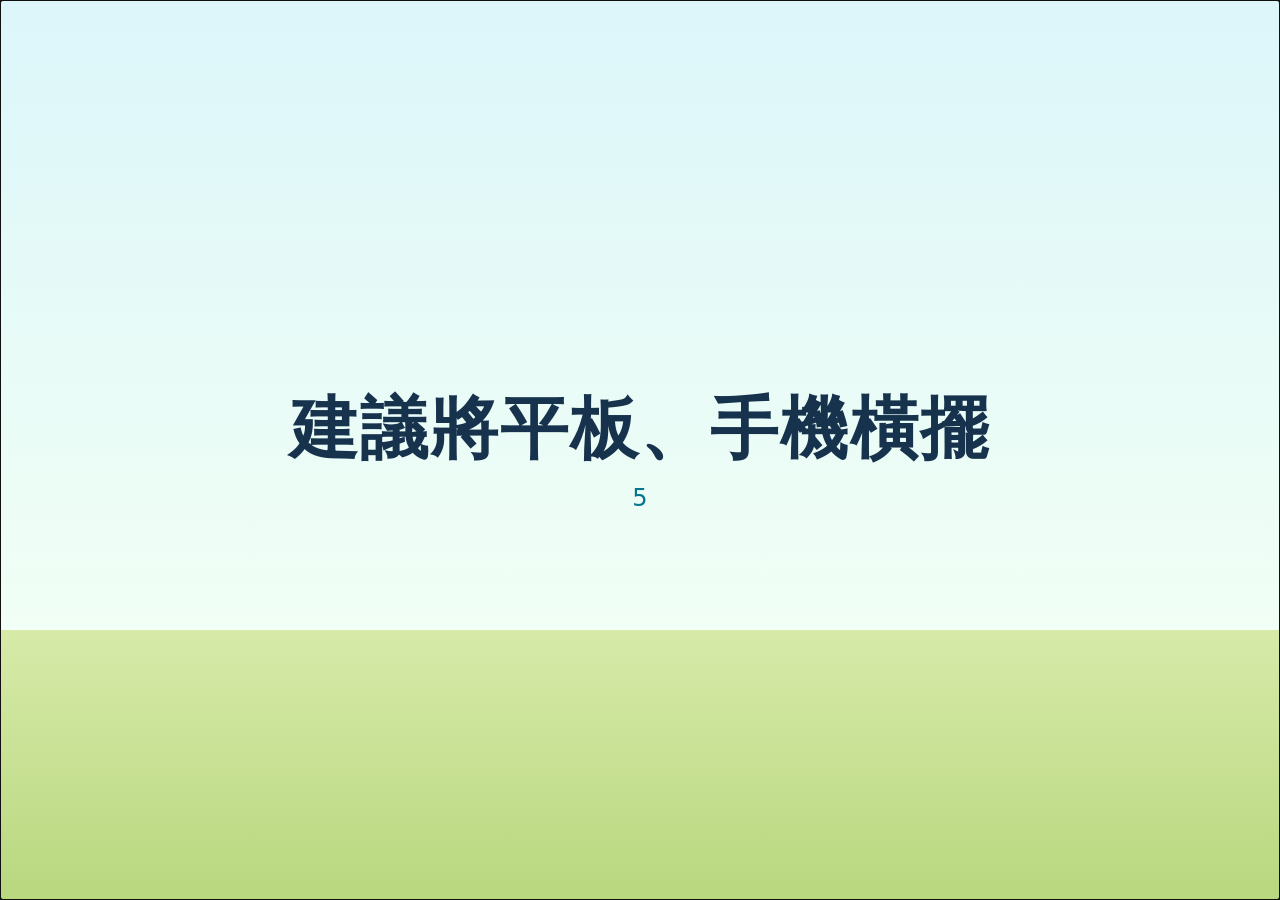
==== commit 00011b21: "" ====
--- a/index.html
+++ b/index.html
@@ -6,8 +6,10 @@
   <title>數學拔河・遊戲大廳</title>
   <link rel="stylesheet" href="multiplication tug of war/styles.css">
   <link rel="stylesheet" href="lobby.css">
-</head>
+<link rel="stylesheet" href="landscape.css"><script src="landscape.js"></script><script src="startup.js" defer></script></head>
 <body>
+<div id="play-area">
+<div id="play-scroll" inert>
   <main class="lobby">
     <header class="brand">
       <span class="brand-mark" aria-hidden="true">×</span>
@@ -25,5 +27,13 @@
       <a class="schedule" href="bracket/index.html" target="_blank" rel="noopener"><strong>賽程圖</strong><small>在新分頁開啟 ↗</small></a>
     </nav>
   </main>
+</div>
+<section id="startup-notice" role="dialog" aria-modal="true" aria-labelledby="startup-title" tabindex="-1">
+  <div>
+    <h1 id="startup-title">建議將平板、手機橫擺</h1>
+    <p id="startup-countdown" aria-hidden="true">5</p>
+  </div>
+</section>
+</div>
 </body>
 </html>
--- a/multiplication tug of war/styles.css
+++ b/multiplication tug of war/styles.css
@@ -17,7 +17,7 @@
 body {
   margin: 0;
   min-width: 320px;
-  min-height: 100vh;
+  min-height: calc(100 * var(--game-vh));
   color: var(--ink);
   font-family: "Noto Sans TC", "Microsoft JhengHei", system-ui, sans-serif;
   background:
@@ -29,13 +29,13 @@
 button, input { font: inherit; }
 button { -webkit-tap-highlight-color: transparent; }
 
-.game-shell { width: min(1600px, 100%); min-height: 100vh; margin: 0 auto; padding: 18px clamp(14px, 2vw, 30px) 16px; display: flex; flex-direction: column; gap: 14px; }
+.game-shell { width: min(1600px, 100%); min-height: calc(100 * var(--game-vh)); margin: 0 auto; padding: 18px clamp(14px, calc(2 * var(--game-vw)), 30px) 16px; display: flex; flex-direction: column; gap: 14px; }
 
 .topbar { display: flex; align-items: center; justify-content: space-between; gap: 20px; }
 .brand { display: flex; align-items: center; gap: 13px; }
 .brand-mark { width: 52px; height: 52px; display: grid; place-items: center; color: #fff; background: var(--ink); border-radius: 17px 17px 17px 5px; box-shadow: 0 9px 18px rgba(23,50,77,.18); font: 900 2rem/1 Georgia, serif; }
 .eyebrow { margin: 0 0 2px; color: var(--blue-dark); font-weight: 900; font-size: .76rem; letter-spacing: .14em; text-transform: uppercase; }
-h1 { margin: 0; font-size: clamp(1.35rem, 2.1vw, 2rem); line-height: 1.15; letter-spacing: .03em; }
+h1 { margin: 0; font-size: clamp(1.35rem, calc(2.1 * var(--game-vw)), 2rem); line-height: 1.15; letter-spacing: .03em; }
 .round-tools { display: flex; align-items: center; gap: 9px; }
 .timer { min-width: 112px; display: flex; align-items: center; justify-content: center; gap: 7px; padding: 10px 15px; border: 2px solid #d6e5ea; border-radius: 999px; background: #fff; font-weight: 900; font-variant-numeric: tabular-nums; font-size: 1.15rem; box-shadow: 0 5px 16px rgba(36,75,91,.08); }
 .timer-icon { color: var(--red); font-size: 1.35rem; }
@@ -68,7 +68,7 @@
 .question-card { flex: 1; min-height: 225px; padding: 20px 14px 14px; display: flex; flex-direction: column; align-items: center; justify-content: center; border-radius: 20px; background: linear-gradient(180deg, var(--team-soft), #fff); border: 2px solid color-mix(in srgb, var(--team) 18%, white); position: relative; overflow: hidden; }
 .question-card::after { content: "×"; position: absolute; right: -4px; top: -27px; color: color-mix(in srgb, var(--team) 10%, transparent); font: 900 8rem/1 Georgia,serif; transform: rotate(9deg); pointer-events: none; }
 .question-type { position: relative; z-index: 1; padding: 5px 10px; color: var(--team-dark); background: #fff; border-radius: 8px; font-size: .72rem; font-weight: 900; letter-spacing: .03em; box-shadow: 0 4px 14px rgba(31,70,89,.07); }
-.equation { position: relative; z-index: 1; margin: 13px 0 11px; font-size: clamp(1.7rem, 2.5vw, 2.35rem); line-height: 1.2; font-weight: 950; letter-spacing: .02em; font-variant-numeric: tabular-nums; }
+.equation { position: relative; z-index: 1; margin: 13px 0 11px; font-size: clamp(1.7rem, calc(2.5 * var(--game-vw)), 2.35rem); line-height: 1.2; font-weight: 950; letter-spacing: .02em; font-variant-numeric: tabular-nums; }
 .answer-wrap { position: relative; z-index: 1; width: min(215px, 100%); }
 .answer-wrap input { width: 100%; height: 50px; padding: 5px 14px; text-align: center; color: var(--ink); border: 2px solid color-mix(in srgb, var(--team) 50%, white); border-radius: 13px; outline: none; background: #fff; font-size: 1.35rem; font-weight: 900; font-variant-numeric: tabular-nums; caret-color: transparent; box-shadow: inset 0 2px 5px rgba(20,50,70,.05); }
 .answer-wrap input:focus { border-color: var(--team); box-shadow: 0 0 0 4px color-mix(in srgb, var(--team) 15%, transparent); }
@@ -126,7 +126,7 @@
 .modal-backdrop { position: fixed; inset: 0; z-index: 20; display: none; place-items: center; padding: 18px; background: rgba(11,36,56,.62); backdrop-filter: blur(8px); }
 .modal-backdrop.visible { display: grid; animation: fade-in .2s ease; }
 .modal-card { width: min(470px, 100%); padding: 34px; text-align: center; border-radius: 28px; background: #fff; box-shadow: 0 28px 80px rgba(5,30,49,.3); }
-.modal-card h2 { margin: 5px 0 10px; font-size: clamp(1.65rem, 4vw, 2.25rem); }.modal-card > p:not(.eyebrow) { margin: 0 auto 22px; max-width: 35ch; color: var(--muted); line-height: 1.7; }
+.modal-card h2 { margin: 5px 0 10px; font-size: clamp(1.65rem, calc(4 * var(--game-vw)), 2.25rem); }.modal-card > p:not(.eyebrow) { margin: 0 auto 22px; max-width: 35ch; color: var(--muted); line-height: 1.7; }
 .modal-sprout, .trophy { width: 76px; height: 76px; margin: -5px auto 12px; display: grid; place-items: center; border-radius: 24px 24px 24px 7px; color: #fff; background: linear-gradient(145deg, #24b9c9, #7ac66b); font-size: 2.3rem; transform: rotate(-4deg); box-shadow: 0 12px 24px rgba(30,145,148,.2); }
 .trophy { color: #fff5bf; background: linear-gradient(145deg,#ffad43,#f05f5f); }
 .mini-rules { display: grid; grid-template-columns: repeat(3,1fr); gap: 8px; margin: 0 0 23px; }.mini-rules span { padding: 11px 5px; border-radius: 13px; color: var(--muted); background: #f3f8f8; font-size: .72rem; font-weight: 800; }.mini-rules b { display: block; color: var(--blue-dark); font-size: 1.1rem; }
@@ -145,16 +145,15 @@
 @keyframes fade-in { from { opacity: 0; } to { opacity: 1; } }
 @keyframes timer-pulse { to { transform: scale(1.04); background: #fff4f2; } }
 
-@media (max-width: 1050px) {
+@container play-area (max-width: 1050px) {
   .play-grid { grid-template-columns: 1fr 1fr; min-height: auto; }
   .arena { grid-column: 1 / -1; grid-row: 1; min-height: 460px; }
   .team-panel { min-height: 540px; }
   .tug-party { max-width: 820px; }
 }
 
-@media (min-width: 1051px) and (max-height: 950px) {
-  body { overflow: hidden; }
-  .game-shell { width: min(1720px, 100%); height: 100svh; min-height: 0; padding: 7px 16px 6px; gap: 7px; overflow: hidden; }
+@container play-area (min-width: 1051px) and (max-height: 950px) {
+  .game-shell { width: min(1720px, 100%); height: calc(100 * var(--game-vh)); min-height: 0; padding: 7px 16px 6px; gap: 7px; overflow: hidden; }
   .topbar { min-height: 42px; }
   .brand { gap: 9px; }
   .brand-mark { width: 40px; height: 40px; border-radius: 13px 13px 13px 4px; font-size: 1.5rem; }
@@ -173,21 +172,21 @@
   .attempt-badge { padding: 5px 7px; }
   .question-card { min-height: 0; padding: 9px 8px 6px; border-radius: 16px; }
   .question-type { padding: 4px 8px; font-size: .66rem; }
-  .equation { margin: 7px 0 6px; font-size: clamp(1.45rem, 2vw, 1.9rem); }
+  .equation { margin: 7px 0 6px; font-size: clamp(1.45rem, calc(2 * var(--game-vw)), 1.9rem); }
   .answer-wrap input { height: 40px; font-size: 1.15rem; }
   .feedback { min-height: 17px; margin-top: 4px; font-size: .7rem; }
   .keypad { gap: 5px; }
   .key { min-height: 32px; border-radius: 9px; font-size: .95rem; }
   .arena { min-height: 0; padding: 9px 8px 6px; border-radius: 19px; }
   .tug-zone { min-height: 0; }
-  .tug-party { --rope-level: clamp(122px, 20vh, 150px); height: clamp(245px, 41vh, 310px); }
+  .tug-party { --rope-level: clamp(122px, calc(20 * var(--game-vh)), 150px); height: clamp(245px, calc(41 * var(--game-vh)), 310px); }
   .characters { height: 100%; }
-  .characters .walker, .characters .rider { max-height: min(235px, 34vh); }
+  .characters .walker, .characters .rider { max-height: min(235px, calc(34 * var(--game-vh))); }
   .arena-hint { margin-top: 5px; }
   .rules { min-height: 19px; gap: 4px 15px; font-size: .7rem; }
 }
 
-@media (max-width: 680px) {
+@container play-area (max-width: 680px) {
   .game-shell { padding: 12px 10px; }
   .topbar { align-items: flex-start; }.brand-mark { width: 44px; height: 44px; border-radius: 14px 14px 14px 5px; }.eyebrow { font-size: .65rem; } h1 { font-size: 1.2rem; }
   .round-tools { gap: 5px; }.timer { min-width: 88px; padding: 8px 10px; font-size: 1rem; }.icon-button { width: 39px; height: 39px; }.text-button { display: none; }
--- a/lobby.css
+++ b/lobby.css
@@ -1,19 +1,44 @@
-.lobby { width: min(1080px, 94%); margin: auto; padding: clamp(20px, 5vh, 60px) 0; }
-.lobby .brand { margin-bottom: 22px; }
-.field { position: relative; overflow: hidden; height: clamp(170px, 34vh, 360px); border: 1px solid #c8e3dd; border-radius: 24px; background: linear-gradient(#dcf6fa, #f1fff5 70%, #d7eaa9 70%, #b8d77e); }
-.field img { position: absolute; bottom: 9%; height: 79%; max-width: 38%; object-fit: contain; }
-.field .left { right: 59%; }
-.field .right { left: 59%; transform: scaleX(-1); }
-.line { position: absolute; left: 24%; right: 24%; top: 54%; height: 9px; border-radius: 8px; background: repeating-linear-gradient(115deg,#a86e31 0 8px,#e7b864 8px 15px); }
-.lobby nav { display: grid; grid-template-columns: repeat(2,minmax(0,1fr)); gap: 16px; margin-top: 20px; }
-.lobby a { display: flex; align-items: center; gap: clamp(10px,2vw,24px); padding: clamp(16px,2.4vw,32px); border-radius: 20px; text-decoration: none; box-shadow: var(--shadow); font-weight: 900; }
-.match { color: white; font-size: clamp(20px,2.6vw,34px); }
-.multiply { background: linear-gradient(110deg,#086f86,#09839a); }
-.divide { background: linear-gradient(110deg,#b83e43,#cf5051); }
-.match i { display: grid; place-items: center; width: 1.55em; height: 1.55em; border-radius: 14px; background: #ffffff24; font: bold 1.4em/1 Georgia,serif; }
-.match span, .schedule small { margin-left: auto; }
-.schedule { grid-column: 1/-1; background: white; border: 1px solid #d6e5ea; color: var(--ink); font-size: clamp(20px,2vw,28px); }
-.schedule small { font-size: 1rem; color: #496578; }
-.lobby a:hover { transform: translateY(-2px); }
-.lobby a:focus-visible { outline: 4px solid var(--ink); outline-offset: 4px; }
-@media (max-width: 640px) { .lobby nav { grid-template-columns: 1fr; gap: 12px; } }
+:root { --lobby-field-background: linear-gradient(#dcf6fa, #f1fff5 70%, #d7eaa9 70%, #b8d77e); }
+
+.lobby { width: min(1080px, 94%); margin: auto; padding: clamp(20px, calc(5 * var(--game-vh)), 60px) 0; }
+.lobby .brand { margin-bottom: 22px; }
+.field { position: relative; overflow: hidden; height: clamp(170px, calc(34 * var(--game-vh)), 360px); border: 1px solid #c8e3dd; border-radius: 24px; background: var(--lobby-field-background); }
+.field img { position: absolute; bottom: 9%; height: 79%; max-width: 38%; object-fit: contain; }
+.field .left { right: 59%; }
+.field .right { left: 59%; transform: scaleX(-1); }
+.line { position: absolute; left: 24%; right: 24%; top: 54%; height: 9px; border-radius: 8px; background: repeating-linear-gradient(115deg,#a86e31 0 8px,#e7b864 8px 15px); }
+.lobby nav { display: grid; grid-template-columns: repeat(2,minmax(0,1fr)); gap: 16px; margin-top: 20px; }
+.lobby a { display: flex; align-items: center; gap: clamp(10px,calc(2 * var(--game-vw)),24px); padding: clamp(16px,calc(2.4 * var(--game-vw)),32px); border-radius: 20px; text-decoration: none; box-shadow: var(--shadow); font-weight: 900; }
+.match { color: white; font-size: clamp(20px,calc(2.6 * var(--game-vw)),34px); }
+.multiply { background: linear-gradient(110deg,#086f86,#09839a); }
+.divide { background: linear-gradient(110deg,#b83e43,#cf5051); }
+.match i { display: grid; place-items: center; width: 1.55em; height: 1.55em; border-radius: 14px; background: #ffffff24; font: bold 1.4em/1 Georgia,serif; }
+.match span, .schedule small { margin-left: auto; }
+.schedule { grid-column: 1/-1; background: white; border: 1px solid #d6e5ea; color: var(--ink); font-size: clamp(20px,calc(2 * var(--game-vw)),28px); }
+.schedule small { font-size: 1rem; color: #496578; }
+.lobby a:hover { transform: translateY(-2px); }
+.lobby a:focus-visible { outline: 4px solid var(--ink); outline-offset: 4px; }
+@container play-area (max-width: 640px) { .lobby nav { grid-template-columns: 1fr; gap: 12px; } }
+
+#startup-notice {
+  position: absolute;
+  z-index: 40;
+  inset: 0;
+  display: grid;
+  place-items: center;
+  padding: 24px;
+  background: var(--lobby-field-background);
+  color: var(--ink);
+  text-align: center;
+}
+#startup-title {
+  font-size: clamp(30px, 7cqw, 68px);
+  line-height: 1.2;
+  text-wrap: balance;
+}
+#startup-countdown {
+  margin: 14px 0 0;
+  color: var(--blue-dark);
+  font-size: clamp(16px, 3cqw, 24px);
+  font-variant-numeric: tabular-nums;
+}
--- a/landscape.css
+++ b/landscape.css
@@ -0,0 +1,47 @@
+:root {
+  --game-vw: 1vw;
+  --game-vh: 1vh;
+}
+html, body { height: 100%; }
+
+#play-area {
+  position: relative;
+  width: 100%;
+  height: 100%;
+  container: play-area / size;
+  isolation: isolate;
+}
+#play-scroll {
+  height: 100%;
+  overflow: auto;
+}
+#play-area .modal-backdrop {
+  overflow: auto;
+  place-items: safe center;
+}
+
+@media (orientation: portrait) and (any-pointer: coarse) {
+  /* Small viewport units keep the rotated area steady when browser bars move. */
+  :root {
+    --game-vw: 1svh;
+    --game-vh: 1svw;
+    overflow: hidden;
+  }
+  #play-area, .champion-show {
+    position: fixed;
+    inset: 0 auto auto 100svw;
+    width: 100svh;
+    height: 100svw;
+    transform: rotate(90deg);
+    transform-origin: top left;
+  }
+  .rename-dialog {
+    position: fixed;
+    inset: 50% auto auto 50%;
+    width: min(400px, 90svh);
+    max-width: none;
+    max-height: 90svw;
+    margin: 0;
+    transform: translate(-50%, -50%) rotate(90deg);
+  }
+}
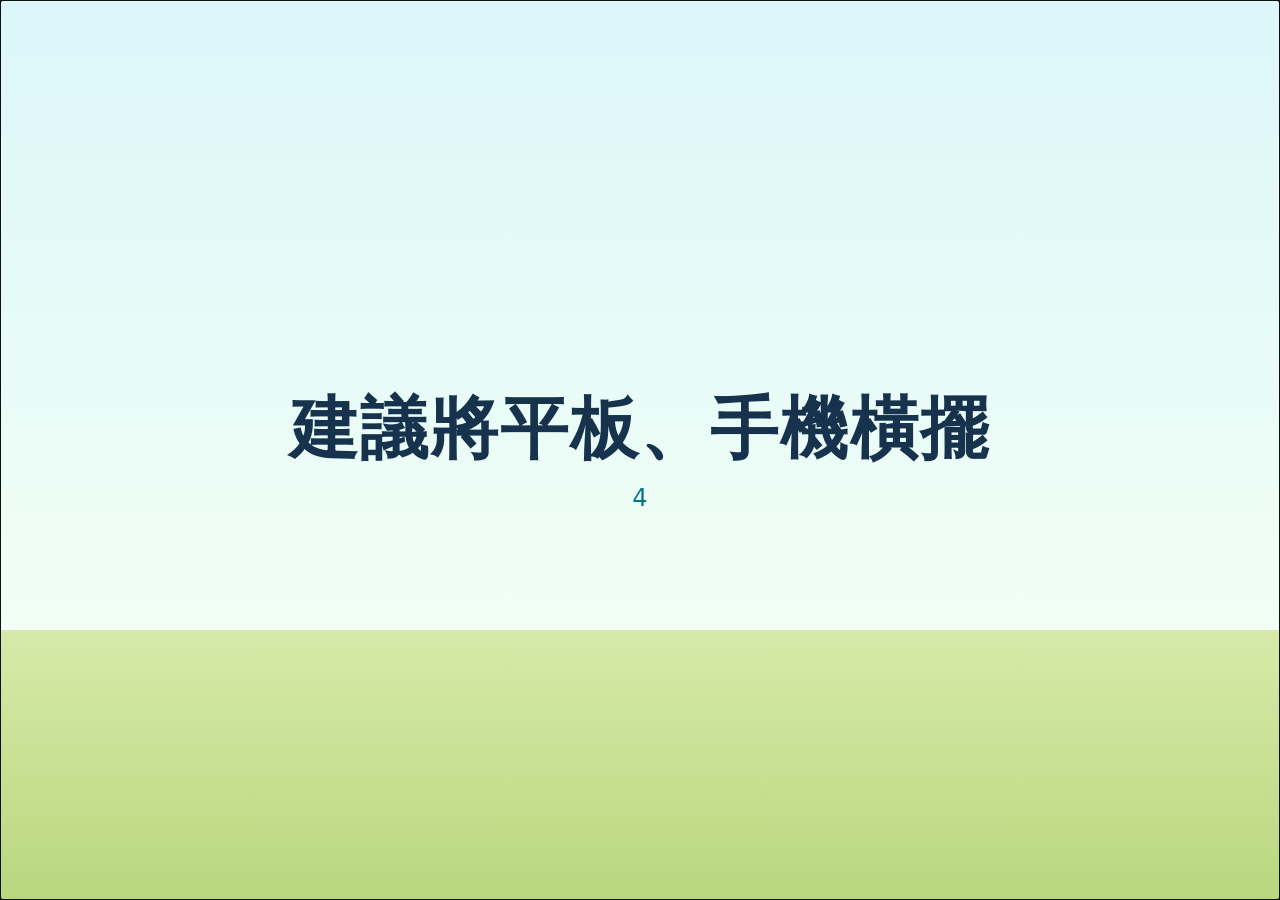
==== commit b67a9b56: "" ====
--- a/index.html
+++ b/index.html
@@ -6,7 +6,7 @@
   <title>數學拔河・遊戲大廳</title>
   <link rel="stylesheet" href="multiplication tug of war/styles.css">
   <link rel="stylesheet" href="lobby.css">
-<link rel="stylesheet" href="landscape.css"><script src="landscape.js"></script><script src="startup.js" defer></script></head>
+<link rel="stylesheet" href="landscape.css"><script src="startup.js"></script></head>
 <body>
 <div id="play-area">
 <div id="play-scroll" inert>
@@ -24,7 +24,7 @@
     <nav aria-label="選擇比賽或查看賽程">
       <a class="match multiply" href="multiplication tug of war/index.html"><i aria-hidden="true">×</i>乘法拔河比賽<span aria-hidden="true">→</span></a>
       <a class="match divide" href="division tug of war/index.html"><i aria-hidden="true">÷</i>除法拔河比賽<span aria-hidden="true">→</span></a>
-      <a class="schedule" href="bracket/index.html" target="_blank" rel="noopener"><strong>賽程圖</strong><small>在新分頁開啟 ↗</small></a>
+      <a class="schedule" href="bracket/index.html" target="_blank" rel="noopener"><strong>拔河比賽賽程圖</strong><small>在新分頁開啟 ↗</small></a>
     </nav>
   </main>
 </div>
--- a/lobby.css
+++ b/lobby.css
@@ -42,3 +42,5 @@
   font-size: clamp(16px, 3cqw, 24px);
   font-variant-numeric: tabular-nums;
 }
+
+:root[data-skip-startup] #startup-notice { display: none; }
--- a/landscape.css
+++ b/landscape.css
@@ -19,29 +19,3 @@
   overflow: auto;
   place-items: safe center;
 }
-
-@media (orientation: portrait) and (any-pointer: coarse) {
-  /* Small viewport units keep the rotated area steady when browser bars move. */
-  :root {
-    --game-vw: 1svh;
-    --game-vh: 1svw;
-    overflow: hidden;
-  }
-  #play-area, .champion-show {
-    position: fixed;
-    inset: 0 auto auto 100svw;
-    width: 100svh;
-    height: 100svw;
-    transform: rotate(90deg);
-    transform-origin: top left;
-  }
-  .rename-dialog {
-    position: fixed;
-    inset: 50% auto auto 50%;
-    width: min(400px, 90svh);
-    max-width: none;
-    max-height: 90svw;
-    margin: 0;
-    transform: translate(-50%, -50%) rotate(90deg);
-  }
-}
